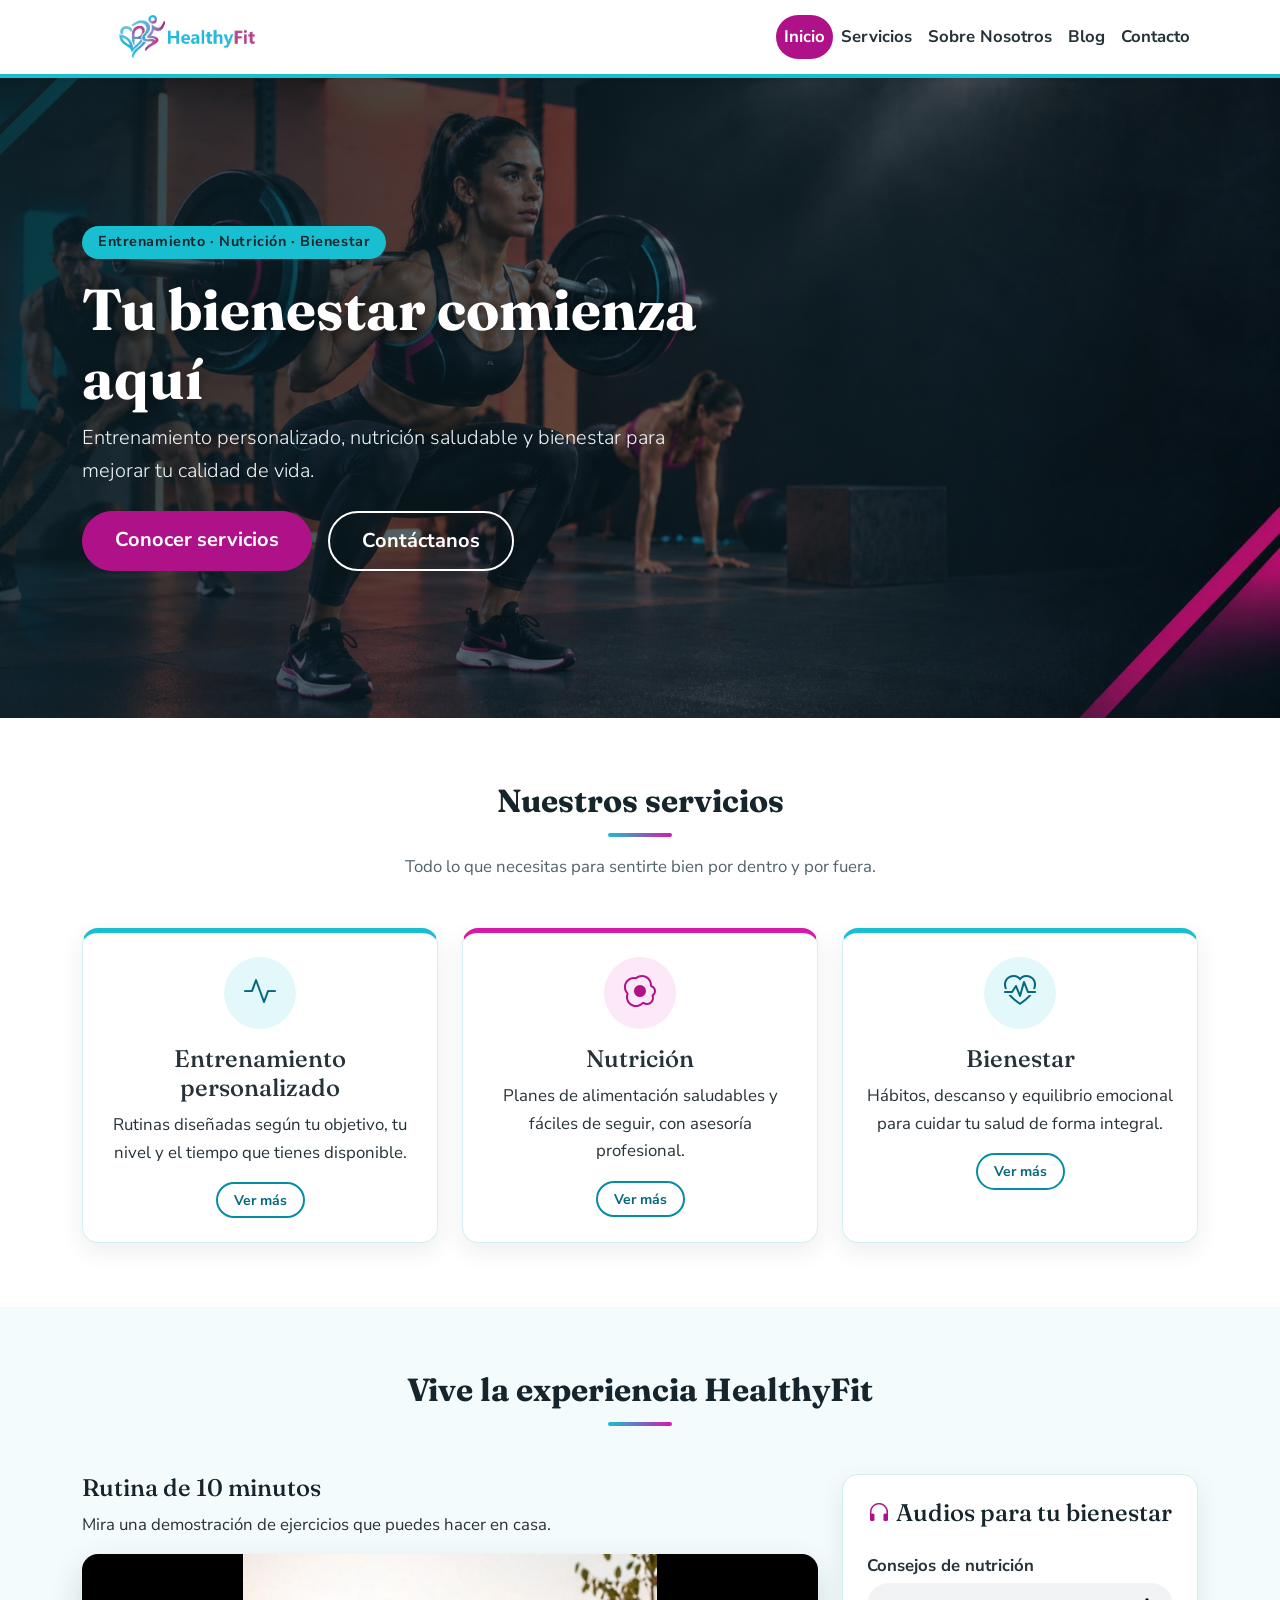
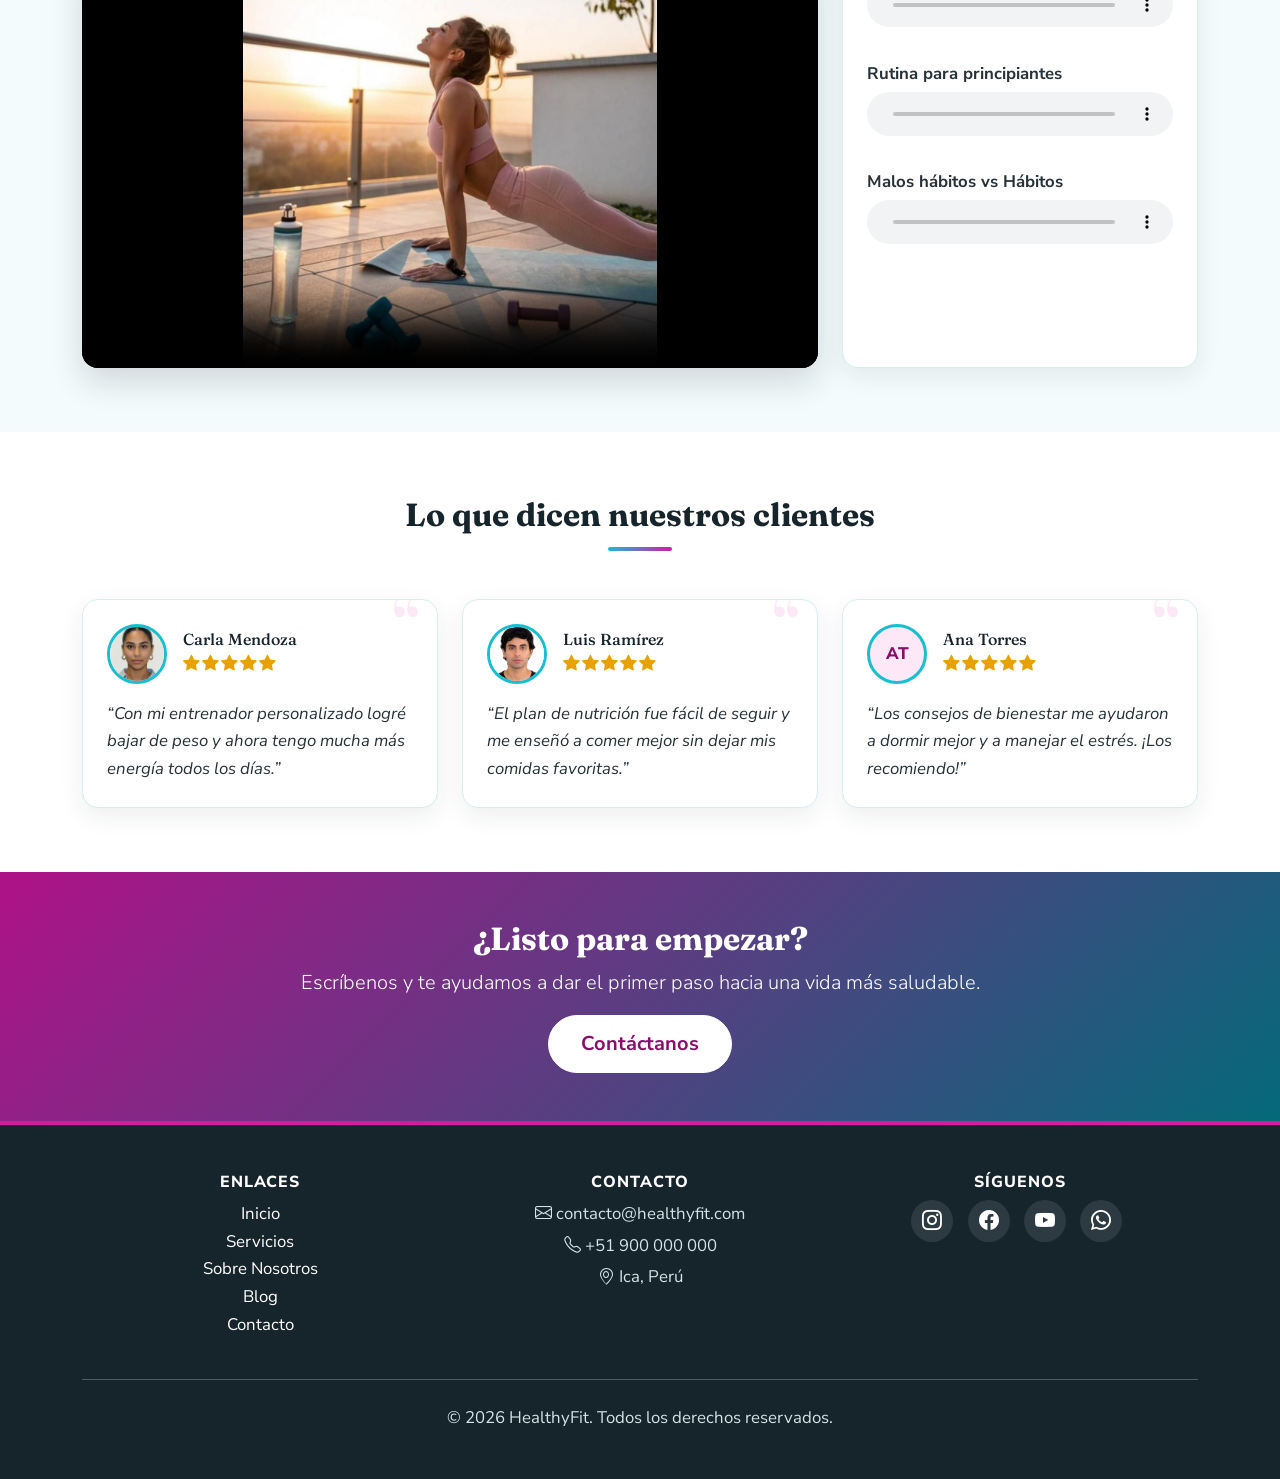
==== index.html @ cc5dfb3d "Primera página web de Pixel" ====
<!DOCTYPE html>
<html lang="es">

<head>
    <meta charset="UTF-8">
    <meta name="viewport" content="width=device-width, initial-scale=1.0">
    <meta name="description"
        content="Descubre HealthyFit, un espacio dedicado al entrenamiento personalizado, la nutrición saludable y el bienestar para mejorar tu calidad de vida.">
    <meta name="keywords" content="entrenamiento personalizado, nutrición, bienestar, vida saludable, HealthyFit">
    <meta name="theme-color" content="#17BFD0">
    <title>HealthyFit | Entrenamiento Personalizado, Nutrición y Bienestar</title>

    <link rel="icon" type="image/svg+xml" href="logo/icono.png">

    <!-- TIPOGRAFÍAS -->
    <link rel="preconnect" href="https://fonts.googleapis.com">
    <link rel="preconnect" href="https://fonts.gstatic.com" crossorigin>
    <link
        href="https://fonts.googleapis.com/css2?family=Fraunces:opsz,wght@9..144,600;9..144,700&family=Nunito+Sans:wght@400;600;700;800&display=swap"
        rel="stylesheet">

    <!-- BOOTSTRAP -->
    <link href="https://cdn.jsdelivr.net/npm/bootstrap@5.3.8/dist/css/bootstrap.min.css" rel="stylesheet">

    <!-- ICONOS BOOTSTRAP -->
    <link rel="stylesheet" href="https://cdn.jsdelivr.net/npm/bootstrap-icons@1.13.1/font/bootstrap-icons.min.css">

    <!-- ESTILOS PROPIOS: primero los generales, luego los de la página -->
    <link rel="stylesheet" href="css/style.css">
    <link rel="stylesheet" href="css/inicio.css">
</head>

<body>

    <a class="salto-contenido" href="#contenido">Saltar al contenido</a>

    <!-- ENCABEZADO Y MENÚ -->
    <header class="sticky-top">
        <nav class="navbar navbar-expand-lg shadow-sm" aria-label="Menú principal">
            <div class="container">

                <a class="navbar-brand" href="index.html">
                    <img src="logo/logo_entregable_LISTO_1_-removebg-preview.png" alt="HealthyFit, ir al inicio" width="184" height="45">
                </a>

                <button class="navbar-toggler" type="button" data-bs-toggle="collapse" data-bs-target="#menuPrincipal"
                    aria-controls="menuPrincipal" aria-expanded="false" aria-label="Mostrar menú">
                    <span class="navbar-toggler-icon"></span>
                </button>

                <div class="collapse navbar-collapse" id="menuPrincipal">
                    <ul class="navbar-nav ms-auto">
                        <li class="nav-item">
                            <a class="nav-link active" aria-current="page" href="index.html">Inicio</a>
                        </li>
                        <li class="nav-item">
                            <a class="nav-link" href="servicios.html">Servicios</a>
                        </li>
                        <li class="nav-item">
                            <a class="nav-link" href="nosotros.html">Sobre Nosotros</a>
                        </li>
                        <li class="nav-item">
                            <a class="nav-link" href="blog.html">Blog</a>
                        </li>
                        <li class="nav-item">
                            <a class="nav-link" href="contacto.html">Contacto</a>
                        </li>
                    </ul>
                </div>

            </div>
        </nav>
    </header>


    <main id="contenido">

        <!-- 1. PORTADA -->
        <section id="portada" class="portada">
            <img src="img/portada.jpg" class="portada-img"
                alt="Personas entrenando en un gimnasio con un entrenador personal" width="1600" height="901"
                fetchpriority="high">
            <div class="container portada-texto">
                <div class="contenido">
                    <span class="portada-etiqueta">Entrenamiento · Nutrición · Bienestar</span>
                    <h1 class="fw-bold">Tu bienestar comienza aquí</h1>
                    <p class="lead mb-4">Entrenamiento personalizado, nutrición saludable y bienestar para mejorar tu
                        calidad de vida.</p>
                    <div class="d-flex flex-wrap gap-3 justify-content-center justify-content-md-start">
                        <a href="servicios.html" class="btn btn-marca btn-lg">Conocer servicios</a>
                        <a href="contacto.html" class="btn btn-borde-claro btn-lg">Contáctanos</a>
                    </div>
                </div>
            </div>
        </section>


        <!-- 2. SERVICIOS DESTACADOS -->
        <section id="servicios" class="py-5">
            <div class="container py-3">
                <h2 class="titulo-seccion">Nuestros servicios</h2>
                <p class="subtitulo-seccion mt-3">Todo lo que necesitas para sentirte bien por dentro y por fuera.</p>

                <div class="row g-4">

                    <div class="col-md-4">
                        <article class="card tarjeta-servicio h-100 text-center">
                            <div class="card-body p-4">
                                <span class="icono-circulo"><i class="bi bi-activity" aria-hidden="true"></i></span>
                                <h3 class="card-title h4 mt-3">Entrenamiento personalizado</h3>
                                <p class="card-text">Rutinas diseñadas según tu objetivo, tu nivel y el tiempo que
                                    tienes disponible.</p>
                                <a href="servicios.html#entrenamiento" class="btn btn-marca-borde btn-sm">Ver más</a>
                            </div>
                        </article>
                    </div>

                    <div class="col-md-4">
                        <article class="card tarjeta-servicio h-100 text-center">
                            <div class="card-body p-4">
                                <span class="icono-circulo magenta"><i class="bi bi-egg-fried"
                                        aria-hidden="true"></i></span>
                                <h3 class="card-title h4 mt-3">Nutrición</h3>
                                <p class="card-text">Planes de alimentación saludables y fáciles de seguir, con asesoría
                                    profesional.</p>
                                <a href="servicios.html#nutricion" class="btn btn-marca-borde btn-sm">Ver más</a>
                            </div>
                        </article>
                    </div>

                    <div class="col-md-4">
                        <article class="card tarjeta-servicio h-100 text-center">
                            <div class="card-body p-4">
                                <span class="icono-circulo"><i class="bi bi-heart-pulse" aria-hidden="true"></i></span>
                                <h3 class="card-title h4 mt-3">Bienestar</h3>
                                <p class="card-text">Hábitos, descanso y equilibrio emocional para cuidar tu salud de
                                    forma integral.</p>
                                <a href="servicios.html#bienestar" class="btn btn-marca-borde btn-sm">Ver más</a>
                            </div>
                        </article>
                    </div>

                </div>
            </div>
        </section>


        <!-- 3. VIDEO Y AUDIO -->
        <section id="multimedia" class="py-5 fondo-suave">
            <div class="container py-3">
                <h2 class="titulo-seccion mb-5">Vive la experiencia HealthyFit</h2>

                <div class="row g-4">

                    <!-- Video -->
                    <div class="col-lg-8">
                        <h3 class="h4">Rutina de 10 minutos</h3>
                        <p>Mira una demostración de ejercicios que puedes hacer en casa.</p>
                        <div class="marco-video ratio ratio-16x9">
                            <video controls preload="metadata" poster="img/ejercicio-casa.jpg">
                                <source src="videos/ejercicio.mp4" type="video/mp4">
                                Tu navegador no admite video HTML5.
                            </video>
                        </div>
                    </div>

                    <!-- Audios -->
                    <aside class="col-lg-4">
                        <div class="card h-100 lista-audios">
                            <div class="card-body p-4">
                                <h3 class="h4"><i class="bi bi-headphones" aria-hidden="true"></i> Audios para tu
                                    bienestar</h3>

                                <p class="mb-1 mt-4 fw-bold">Consejos de nutrición</p>
                                <audio controls preload="none" class="w-100">
                                    <source src="audios/consejos-alimentacion.mp3" type="audio/mpeg">
                                    Tu navegador no admite audio HTML5.
                                </audio>

                                <p class="mb-1 mt-4 fw-bold">Rutina para principiantes</p>
                                <audio controls preload="none" class="w-100">
                                    <source src="audios/rutina-principiantes.mp3" type="audio/mpeg">
                                    Tu navegador no admite audio HTML5.
                                </audio>
                                <p class="mb-1 mt-4 fw-bold">Malos hábitos vs Hábitos</p>
                                <audio controls preload="none" class="w-100">
                                    <source src="audios/Malos hábitos vs. Hábitos Saludables [j5eN-hTJGM0].mp3" type="audio/mpeg">
                                    Tu navegador no admite audio HTML5.
                                </audio>

                            </div>
                        </div>
                    </aside>

                </div>
            </div>
        </section>


        <!-- 4. TESTIMONIOS -->
        <section id="testimonios" class="py-5">
            <div class="container py-3">
                <h2 class="titulo-seccion mb-5">Lo que dicen nuestros clientes</h2>

                <div class="row g-4">

                    <div class="col-md-4">
                        <article class="card testimonio h-100">
                            <div class="card-body p-4">
                                <div class="d-flex align-items-center mb-3">
                                    <img src="img/clienta-mujer.jpg" alt="Foto de Carla Mendoza, clienta de HealthyFit"
                                        class="testimonio-foto rounded-circle me-3" width="60" height="60"
                                        loading="lazy">
                                    <div>
                                        <h3 class="h6 mb-0">Carla Mendoza</h3>
                                        <span class="estrellas" role="img" aria-label="5 de 5 estrellas"><i
                                                class="bi bi-star-fill" aria-hidden="true"></i><i
                                                class="bi bi-star-fill" aria-hidden="true"></i><i
                                                class="bi bi-star-fill" aria-hidden="true"></i><i
                                                class="bi bi-star-fill" aria-hidden="true"></i><i
                                                class="bi bi-star-fill" aria-hidden="true"></i></span>
                                    </div>
                                </div>
                                <blockquote class="mb-0">“Con mi entrenador personalizado logré bajar de peso y ahora
                                    tengo mucha más energía todos los días.”</blockquote>
                            </div>
                        </article>
                    </div>

                    <div class="col-md-4">
                        <article class="card testimonio h-100">
                            <div class="card-body p-4">
                                <div class="d-flex align-items-center mb-3">
                                    <img src="img/cliente-hombre.jpg" alt="Foto de Luis Ramírez, cliente de HealthyFit"
                                        class="testimonio-foto rounded-circle me-3" width="60" height="60"
                                        loading="lazy">
                                    <div>
                                        <h3 class="h6 mb-0">Luis Ramírez</h3>
                                        <span class="estrellas" role="img" aria-label="5 de 5 estrellas"><i
                                                class="bi bi-star-fill" aria-hidden="true"></i><i
                                                class="bi bi-star-fill" aria-hidden="true"></i><i
                                                class="bi bi-star-fill" aria-hidden="true"></i><i
                                                class="bi bi-star-fill" aria-hidden="true"></i><i
                                                class="bi bi-star-fill" aria-hidden="true"></i></span>
                                    </div>
                                </div>
                                <blockquote class="mb-0">“El plan de nutrición fue fácil de seguir y me enseñó a comer
                                    mejor sin dejar mis comidas favoritas.”</blockquote>
                            </div>
                        </article>
                    </div>

                    <div class="col-md-4">
                        <article class="card testimonio h-100">
                            <div class="card-body p-4">
                                <div class="d-flex align-items-center mb-3">
                                    <span class="testimonio-iniciales me-3" aria-hidden="true">AT</span>
                                    <div>
                                        <h3 class="h6 mb-0">Ana Torres</h3>
                                        <span class="estrellas" role="img" aria-label="5 de 5 estrellas"><i
                                                class="bi bi-star-fill" aria-hidden="true"></i><i
                                                class="bi bi-star-fill" aria-hidden="true"></i><i
                                                class="bi bi-star-fill" aria-hidden="true"></i><i
                                                class="bi bi-star-fill" aria-hidden="true"></i><i
                                                class="bi bi-star-fill" aria-hidden="true"></i></span>
                                    </div>
                                </div>
                                <blockquote class="mb-0">“Los consejos de bienestar me ayudaron a dormir mejor y a
                                    manejar el estrés. ¡Los recomiendo!”</blockquote>
                            </div>
                        </article>
                    </div>

                </div>
            </div>
        </section>


        <!-- LLAMADO A LA ACCIÓN -->
        <section id="empezar" class="cta-final py-5">
            <div class="container">
                <h2>¿Listo para empezar?</h2>
                <p class="lead">Escríbenos y te ayudamos a dar el primer paso hacia una vida más saludable.</p>
                <a href="contacto.html" class="btn btn-claro btn-lg">Contáctanos</a>
            </div>
        </section>
    </main>


    <!-- PIE DE PÁGINA -->
    <footer class="pie py-5">
        <div class="container">
            <div class="row g-4 justify-content-center text-center">

                <div class="col-12 col-md-4">
                    <h3>Enlaces</h3>
                    <ul class="list-unstyled">
                        <li><a href="index.html">Inicio</a></li>
                        <li><a href="servicios.html">Servicios</a></li>
                        <li><a href="nosotros.html">Sobre Nosotros</a></li>
                        <li><a href="blog.html">Blog</a></li>
                        <li><a href="contacto.html">Contacto</a></li>
                    </ul>
                </div>

                <div class="col-12 col-md-4">
                    <h3>Contacto</h3>
                    <p class="mb-1"><i class="bi bi-envelope" aria-hidden="true"></i> contacto@healthyfit.com</p>
                    <p class="mb-1"><i class="bi bi-telephone" aria-hidden="true"></i> +51 900 000 000</p>
                    <p class="mb-1"><i class="bi bi-geo-alt" aria-hidden="true"></i> Ica, Perú</p>
                </div>

                <div class="col-12 col-md-4">
                    <h3>Síguenos</h3>
                    <div class="redes d-flex justify-content-center gap-2">
                        <a href="#" class="fs-5" aria-label="Instagram"><i class="bi bi-instagram" aria-hidden="true"></i></a>
                        <a href="#" class="fs-5" aria-label="Facebook"><i class="bi bi-facebook" aria-hidden="true"></i></a>
                        <a href="#" class="fs-5" aria-label="YouTube"><i class="bi bi-youtube" aria-hidden="true"></i></a>
                        <a href="#" class="fs-5" aria-label="WhatsApp"><i class="bi bi-whatsapp" aria-hidden="true"></i></a>
                    </div>
                </div>

            </div>

            <hr class="my-4">
            <p class="text-center mb-0">© 2026 HealthyFit. Todos los derechos reservados.</p>
        </div>
    </footer>

    <!-- SCRIPT DE BOOTSTRAP -->
    <script src="https://cdn.jsdelivr.net/npm/bootstrap@5.3.8/dist/js/bootstrap.bundle.min.js"></script>

</body>

</html>
---- css/style.css ----
/* =========================================================
   HEALTHYFIT · ESTILOS GENERALES
   Se carga en TODAS las páginas, antes del CSS propio de cada una.
   Contenido:
   1. Variables y base
   2. Menú (navbar)
   3. Botones
   4. Encabezado de página, secciones y llamado a la acción
   5. Tarjetas e iconos
   6. Pie de página
   7. Accesibilidad y movimiento reducido
   ========================================================= */

/* ---------- 1. VARIABLES Y BASE ---------- */
:root {
    /* Colores de la marca (logo: cian y magenta) */
    --magenta: #D51AA8;
    --magenta-osc: #AF1288;
    --magenta-prof: #8A0E6C;
    --cian: #17BFD0;
    --cian-osc: #078DA3;
    --cian-txt: #05697B;
    --cian-suave: #E3F8FA;
    --rosa-suave: #FCE8F7;

    /* Neutros */
    --texto: #263238;
    --texto-suave: #52626B;
    --fondo: #FFFFFF;
    --oscuro: #16242B;

    /* Detalles */
    --radio: 16px;
    --sombra: 0 8px 24px rgba(22, 36, 43, .08);
    --sombra-fuerte: 0 14px 32px rgba(22, 36, 43, .16);

    /* Ajustes de Bootstrap con los colores de la marca */
    --bs-body-color: var(--texto);
    --bs-heading-color: var(--oscuro);
    --bs-link-color: var(--magenta-osc);
    --bs-link-hover-color: var(--magenta-prof);
}

* {
    box-sizing: border-box;
}

html {
    scroll-behavior: smooth;
}

body {
    margin: 0;
    font-family: "Nunito Sans", "Segoe UI", Arial, sans-serif;
    font-size: 1.05rem;
    line-height: 1.65;
    color: var(--texto);
    background: var(--fondo);
}

h1, h2, h3, h4, h5, h6 {
    font-family: "Fraunces", Georgia, serif;
    font-weight: 700;
    line-height: 1.2;
}

img, video {
    max-width: 100%;
    height: auto;
}

section {
    scroll-margin-top: 90px;
}

.meta {
    color: var(--texto-suave);
}

/* Fondos de sección */
.fondo-suave {
    background-color: #F3FBFC;
}

.servicio-alterno {
    background-color: var(--rosa-suave);
}

/* ---------- 2. MENÚ ---------- */
.navbar {
    background-color: #FFFFFF;
    border-bottom: 4px solid var(--cian);
    padding-top: .6rem;
    padding-bottom: .6rem;
}

.navbar .navbar-brand img {
    height: 45px;
    width: auto;
}

.navbar .nav-link {
    color: var(--texto);
    font-weight: 700;
    padding: .5rem 1rem;
    border-radius: 999px;
    transition: color .2s ease, background-color .2s ease;
}

.navbar .nav-link:hover,
.navbar .nav-link:focus-visible {
    color: var(--magenta-osc);
    background-color: var(--rosa-suave);
}

.navbar .nav-link.active {
    color: #FFFFFF;
    background-color: var(--magenta-osc);
}

.navbar-toggler {
    border-color: var(--cian-osc);
}

.navbar-toggler:focus {
    box-shadow: 0 0 0 3px rgba(23, 191, 208, .35);
}

@media (max-width: 991.98px) {
    .navbar .navbar-nav {
        padding-top: .75rem;
        gap: .25rem;
    }
}

/* ---------- 3. BOTONES ---------- */
.btn {
    font-weight: 700;
    border-radius: 999px;
    padding: .6rem 1.5rem;
}

.btn-lg {
    padding: .8rem 2rem;
}

.btn-sm {
    padding: .35rem 1rem;
}

/* Botón principal (magenta) */
.btn-marca {
    --bs-btn-color: #FFFFFF;
    --bs-btn-bg: var(--magenta-osc);
    --bs-btn-border-color: var(--magenta-osc);
    --bs-btn-hover-color: #FFFFFF;
    --bs-btn-hover-bg: var(--magenta-prof);
    --bs-btn-hover-border-color: var(--magenta-prof);
    --bs-btn-focus-shadow-rgb: 213, 26, 168;
    --bs-btn-active-color: #FFFFFF;
    --bs-btn-active-bg: var(--magenta-prof);
    --bs-btn-active-border-color: var(--magenta-prof);
}

/* Botón secundario con borde (cian) */
.btn-marca-borde {
    --bs-btn-color: var(--cian-txt);
    --bs-btn-bg: transparent;
    --bs-btn-border-color: var(--cian-osc);
    --bs-btn-hover-color: #FFFFFF;
    --bs-btn-hover-bg: var(--cian-txt);
    --bs-btn-hover-border-color: var(--cian-txt);
    --bs-btn-focus-shadow-rgb: 23, 191, 208;
    --bs-btn-active-color: #FFFFFF;
    --bs-btn-active-bg: var(--cian-txt);
    --bs-btn-active-border-color: var(--cian-txt);
    border-width: 2px;
}

/* Botón claro para fondos de color */
.btn-claro {
    --bs-btn-color: var(--magenta-prof);
    --bs-btn-bg: #FFFFFF;
    --bs-btn-border-color: #FFFFFF;
    --bs-btn-hover-color: var(--magenta-prof);
    --bs-btn-hover-bg: var(--cian-suave);
    --bs-btn-hover-border-color: var(--cian-suave);
    --bs-btn-focus-shadow-rgb: 255, 255, 255;
    --bs-btn-active-color: var(--magenta-prof);
    --bs-btn-active-bg: var(--cian-suave);
    --bs-btn-active-border-color: var(--cian-suave);
}

/* Botón con borde blanco para fondos oscuros */
.btn-borde-claro {
    --bs-btn-color: #FFFFFF;
    --bs-btn-bg: transparent;
    --bs-btn-border-color: #FFFFFF;
    --bs-btn-hover-color: var(--oscuro);
    --bs-btn-hover-bg: #FFFFFF;
    --bs-btn-hover-border-color: #FFFFFF;
    --bs-btn-focus-shadow-rgb: 255, 255, 255;
    border-width: 2px;
}

/* ---------- 4. ENCABEZADO DE PÁGINA, SECCIONES Y CTA ---------- */
.encabezado-pagina {
    --bs-heading-color: #FFFFFF;
    position: relative;
    overflow: hidden;
    color: #FFFFFF;
    text-align: center;
    background: linear-gradient(135deg, #066B7D 0%, #A00F7C 100%);
}

.encabezado-pagina::before,
.encabezado-pagina::after {
    content: "";
    position: absolute;
    border-radius: 50%;
    background: rgba(255, 255, 255, .08);
    pointer-events: none;
}

.encabezado-pagina::before {
    width: 280px;
    height: 280px;
    top: -120px;
    left: -80px;
}

.encabezado-pagina::after {
    width: 200px;
    height: 200px;
    bottom: -90px;
    right: 6%;
}

.encabezado-pagina .container {
    position: relative;
    z-index: 1;
}

.encabezado-pagina .lead {
    max-width: 640px;
    margin-left: auto;
    margin-right: auto;
}

.titulo-seccion {
    text-align: center;
    margin-bottom: .5rem;
}

.titulo-seccion::after {
    content: "";
    display: block;
    width: 64px;
    height: 4px;
    margin: .75rem auto 0;
    border-radius: 4px;
    background: linear-gradient(90deg, var(--cian), var(--magenta));
}

.subtitulo-seccion {
    text-align: center;
    color: var(--texto-suave);
    max-width: 640px;
    margin: 0 auto 3rem;
}

/* Llamado a la acción */
.cta-final {
    --bs-heading-color: #FFFFFF;
    color: #FFFFFF;
    text-align: center;
    background: linear-gradient(135deg, var(--magenta-osc) 0%, var(--cian-txt) 100%);
}

/* ---------- 5. TARJETAS E ICONOS ---------- */
.card {
    border: 1px solid #D6EEF1;
    border-radius: var(--radio);
    overflow: hidden;
    box-shadow: var(--sombra);
}

.tarjeta-valor {
    border-radius: var(--radio);
}

.icono-circulo {
    display: inline-flex;
    align-items: center;
    justify-content: center;
    width: 72px;
    height: 72px;
    border-radius: 50%;
    font-size: 2rem;
    color: var(--cian-txt);
    background-color: var(--cian-suave);
}

.icono-circulo.magenta {
    color: var(--magenta-osc);
    background-color: var(--rosa-suave);
}

/* ---------- 6. PIE DE PÁGINA ---------- */
.pie {
    --bs-heading-color: #FFFFFF;
    color: #D5E2E7;
    background-color: var(--oscuro);
    border-top: 4px solid var(--magenta);
}

.pie img {
    height: 45px;
    width: auto;
}

.pie h3 {
    font-family: "Nunito Sans", "Segoe UI", Arial, sans-serif;
    font-size: 1rem;
    font-weight: 800;
    letter-spacing: .06em;
    text-transform: uppercase;
    color: #FFFFFF;
}

.pie a {
    color: #FFFFFF;
    text-decoration: none;
    transition: color .2s ease;
}

.pie a:hover,
.pie a:focus-visible {
    color: #8FE6F0;
    text-decoration: underline;
}

.pie .redes a {
    display: inline-flex;
    align-items: center;
    justify-content: center;
    width: 42px;
    height: 42px;
    margin-right: .4rem;
    border-radius: 50%;
    background-color: rgba(255, 255, 255, .1);
    text-decoration: none;
    transition: background-color .2s ease, transform .2s ease;
}

.pie .redes a:hover,
.pie .redes a:focus-visible {
    background-color: var(--magenta-osc);
    color: #FFFFFF;
    transform: translateY(-2px);
}

.pie hr {
    border-color: rgba(255, 255, 255, .25);
    opacity: 1;
}

/* ---------- 7. ACCESIBILIDAD Y MOVIMIENTO REDUCIDO ---------- */
:focus-visible {
    outline: 3px solid var(--cian);
    outline-offset: 2px;
}

.salto-contenido {
    position: absolute;
    left: 1rem;
    top: -4rem;
    z-index: 2000;
    padding: .6rem 1rem;
    border-radius: 8px;
    background: var(--magenta-prof);
    color: #FFFFFF;
    font-weight: 700;
    transition: top .2s ease;
}

.salto-contenido:focus {
    top: 1rem;
    color: #FFFFFF;
}

@media (max-width: 576px) {
    body {
        font-size: 1rem;
    }
}

@media (prefers-reduced-motion: reduce) {
    html {
        scroll-behavior: auto;
    }

    *, *::before, *::after {
        transition: none !important;
        animation: none !important;
    }
}
---- css/inicio.css ----
/* =========================================================
   HEALTHYFIT · PÁGINA DE INICIO
   ========================================================= */

/* ---------- Portada ---------- */
.portada {
    position: relative;
    display: flex;
    align-items: center;
    min-height: clamp(440px, 72vh, 640px);
    overflow: hidden;
    color: #FFFFFF;
    --bs-heading-color: #FFFFFF;
}

.portada-img {
    position: absolute;
    inset: 0;
    width: 100%;
    height: 100%;
    object-fit: cover;
}

/* Capa oscura para que el texto siempre se lea */
.portada::before {
    content: "";
    position: absolute;
    inset: 0;
    z-index: 1;
    background: linear-gradient(100deg, rgba(10, 30, 38, .88) 0%, rgba(10, 30, 38, .62) 50%, rgba(10, 30, 38, .2) 100%);
}

.portada-texto {
    position: relative;
    z-index: 2;
    padding-top: 3rem;
    padding-bottom: 3rem;
}

.portada-texto .contenido {
    max-width: 620px;
}

.portada-etiqueta {
    display: inline-block;
    margin-bottom: 1rem;
    padding: .3rem 1rem;
    border-radius: 999px;
    font-size: .9rem;
    font-weight: 700;
    letter-spacing: .04em;
    color: var(--oscuro);
    background-color: var(--cian);
}

.portada h1 {
    font-size: clamp(2.2rem, 5vw, 3.6rem);
    text-shadow: 0 2px 12px rgba(0, 0, 0, .35);
}

.portada .lead {
    color: #F1F7F9;
}

@media (max-width: 767.98px) {
    .portada::before {
        background: rgba(10, 30, 38, .72);
    }

    .portada-texto {
        text-align: center;
    }

    .portada-texto .contenido {
        margin: 0 auto;
    }
}

/* ---------- Servicios destacados ---------- */
.tarjeta-servicio {
    border-top: 5px solid var(--cian);
    transition: transform .25s ease, box-shadow .25s ease;
}

.tarjeta-servicio:hover {
    transform: translateY(-6px);
    box-shadow: var(--sombra-fuerte);
}

.col-md-4:nth-child(even) .tarjeta-servicio {
    border-top-color: var(--magenta);
}

/* ---------- Video y audio ---------- */
.marco-video {
    overflow: hidden;
    border-radius: var(--radio);
    background-color: #000000;
    box-shadow: var(--sombra-fuerte);
}

.marco-video video {
    object-fit: contain;
}

.lista-audios h3 i {
    color: var(--magenta-osc);
}

.lista-audios audio {
    height: 44px;
}

/* ---------- Testimonios ---------- */
.testimonio {
    position: relative;
}

.testimonio::before {
    content: "\201C";
    position: absolute;
    top: -.15em;
    right: 1rem;
    font-family: "Fraunces", Georgia, serif;
    font-size: 6rem;
    line-height: 1;
    color: var(--rosa-suave);
}

.testimonio .card-body {
    position: relative;
    z-index: 1;
}

.testimonio-foto {
    width: 60px;
    height: 60px;
    object-fit: cover;
    border: 3px solid var(--cian);
}

.testimonio-iniciales {
    display: inline-flex;
    align-items: center;
    justify-content: center;
    width: 60px;
    height: 60px;
    flex-shrink: 0;
    border: 3px solid var(--cian);
    border-radius: 50%;
    font-weight: 800;
    color: var(--magenta-prof);
    background-color: var(--rosa-suave);
}

.testimonio blockquote {
    font-style: italic;
}

.estrellas {
    color: #E8A100;
    letter-spacing: 2px;
}
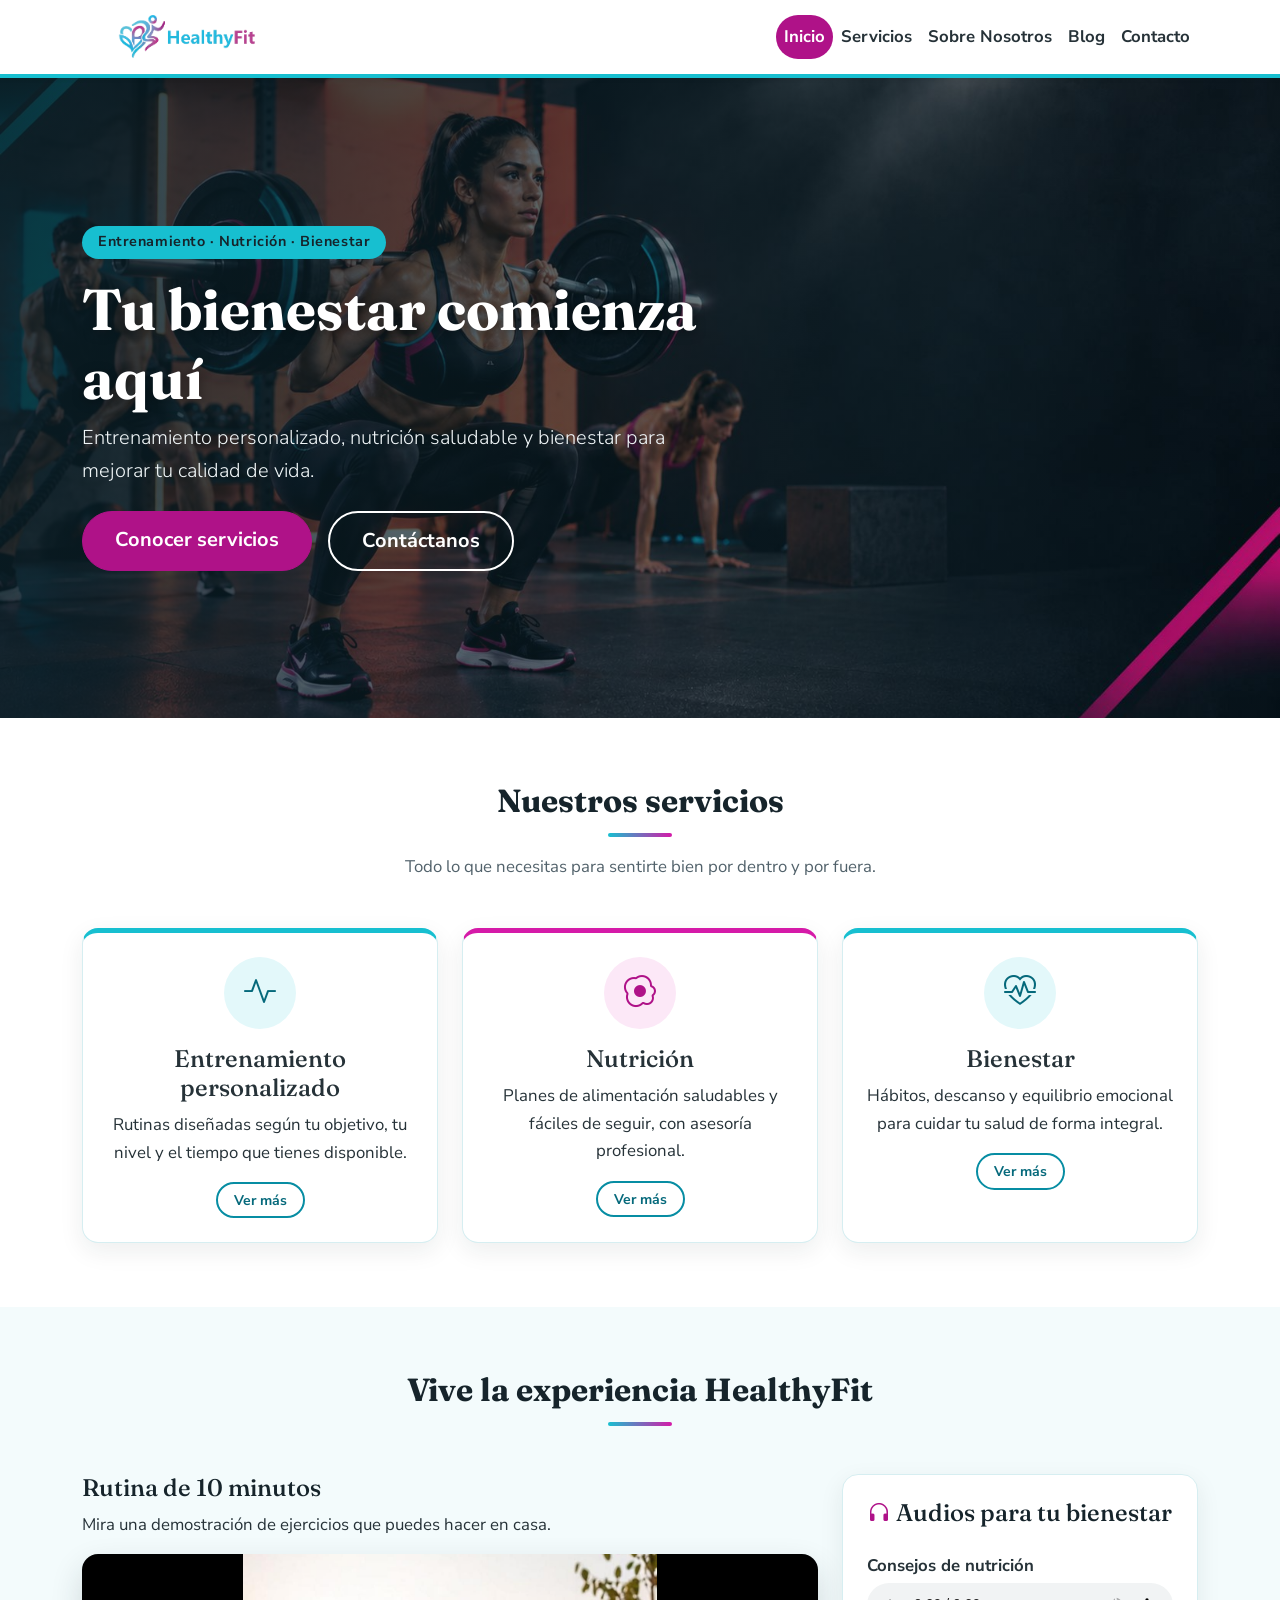
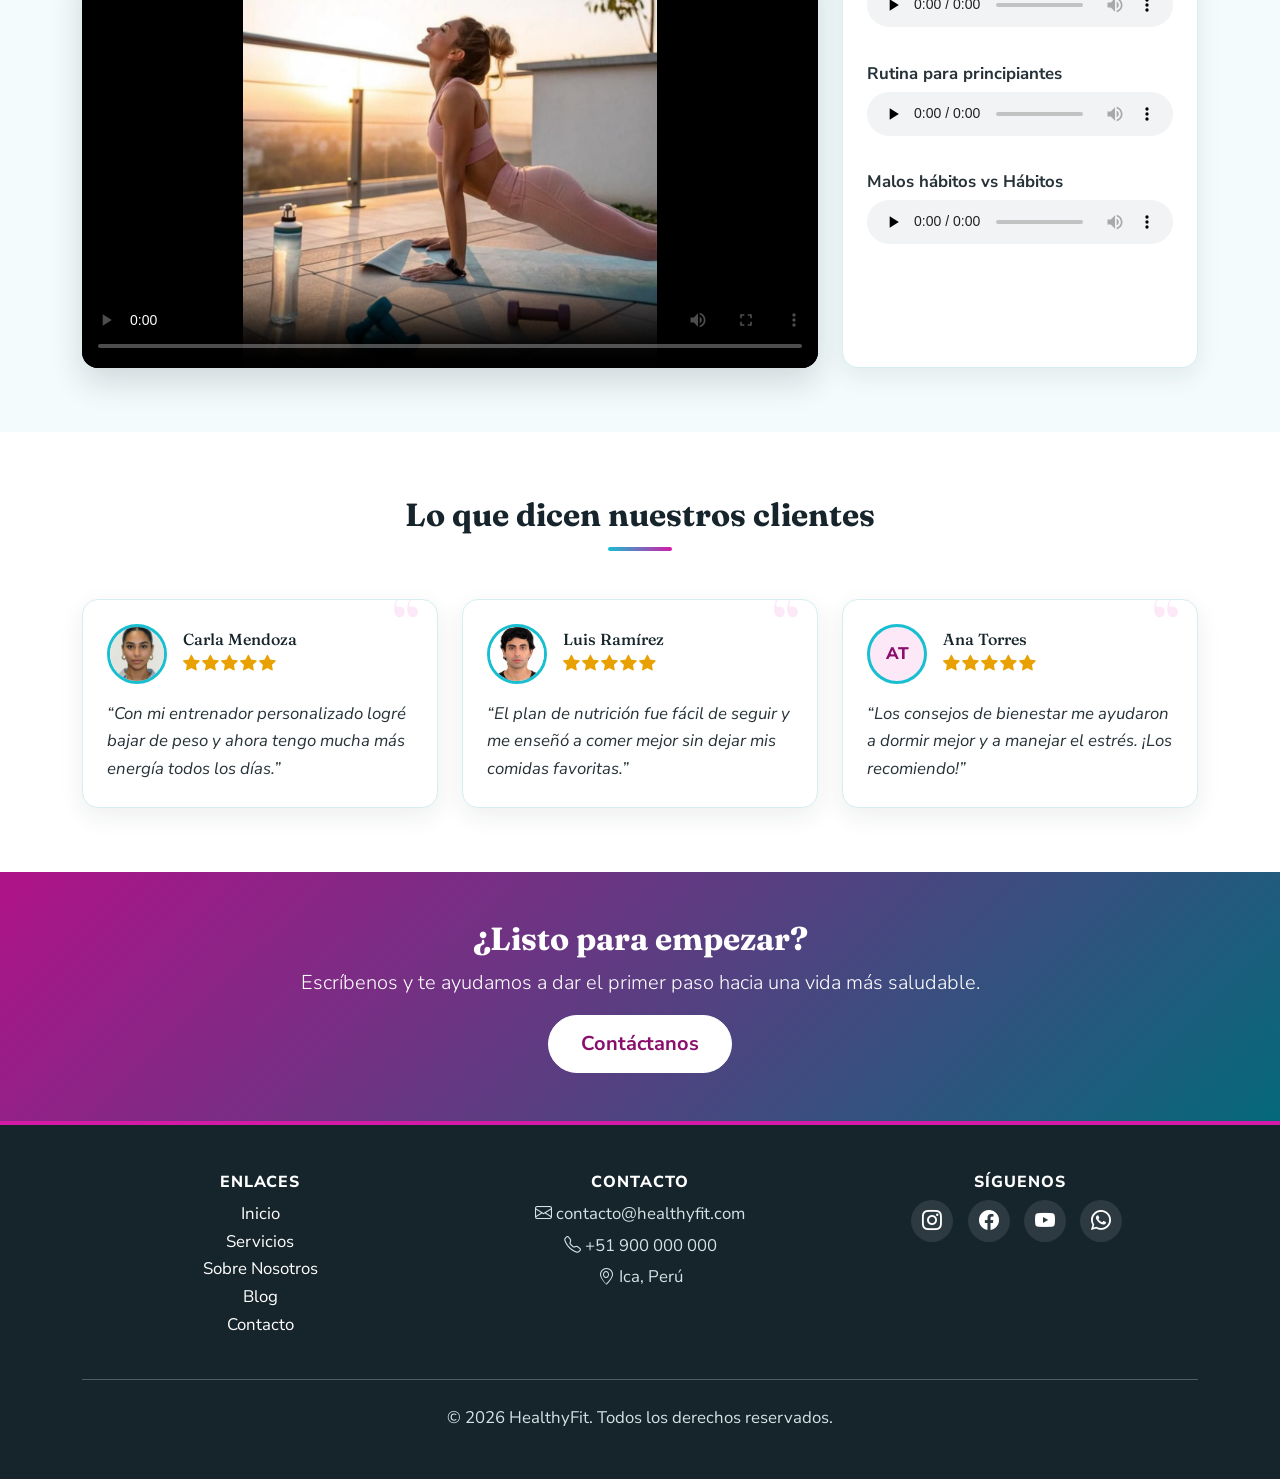
==== commit 6ed08e71: "Nuevo ajuste uwu" ====
--- a/index.html
+++ b/index.html
@@ -4,28 +4,21 @@
 <head>
     <meta charset="UTF-8">
     <meta name="viewport" content="width=device-width, initial-scale=1.0">
-    <meta name="description"
-        content="Descubre HealthyFit, un espacio dedicado al entrenamiento personalizado, la nutrición saludable y el bienestar para mejorar tu calidad de vida.">
-    <meta name="keywords" content="entrenamiento personalizado, nutrición, bienestar, vida saludable, HealthyFit">
+    <meta name="description" content="Descubre HealthyFit, un espacio dedicado al entrenamiento personalizado, la nutrición saludable y el bienestar para mejorar tu calidad de vida.">
     <meta name="theme-color" content="#17BFD0">
     <title>HealthyFit | Entrenamiento Personalizado, Nutrición y Bienestar</title>
-
-    <link rel="icon" type="image/svg+xml" href="logo/icono.png">
-
-    <!-- TIPOGRAFÍAS -->
+    <link rel="icon" type="image/png" href="logo/icono.png">
+
+    <!-- Tipografías de Google Fonts: Fraunces (títulos) y Nunito Sans (texto) -->
     <link rel="preconnect" href="https://fonts.googleapis.com">
     <link rel="preconnect" href="https://fonts.gstatic.com" crossorigin>
-    <link
-        href="https://fonts.googleapis.com/css2?family=Fraunces:opsz,wght@9..144,600;9..144,700&family=Nunito+Sans:wght@400;600;700;800&display=swap"
-        rel="stylesheet">
-
-    <!-- BOOTSTRAP -->
+    <link href="https://fonts.googleapis.com/css2?family=Fraunces:opsz,wght@9..144,600;9..144,700&family=Nunito+Sans:wght@400;600;700;800&display=swap" rel="stylesheet">
+
+    <!-- Bootstrap (cuadrícula, botones, menú) e iconos de Bootstrap -->
     <link href="https://cdn.jsdelivr.net/npm/bootstrap@5.3.8/dist/css/bootstrap.min.css" rel="stylesheet">
-
-    <!-- ICONOS BOOTSTRAP -->
     <link rel="stylesheet" href="https://cdn.jsdelivr.net/npm/bootstrap-icons@1.13.1/font/bootstrap-icons.min.css">
 
-    <!-- ESTILOS PROPIOS: primero los generales, luego los de la página -->
+    <!-- Estilos propios: primero los generales y después los de esta página -->
     <link rel="stylesheet" href="css/style.css">
     <link rel="stylesheet" href="css/inicio.css">
 </head>
@@ -34,40 +27,25 @@
 
     <a class="salto-contenido" href="#contenido">Saltar al contenido</a>
 
-    <!-- ENCABEZADO Y MENÚ -->
+    <!-- ===== MENÚ: queda fijo arriba (sticky-top) y en celular se pliega en el botón hamburguesa ===== -->
     <header class="sticky-top">
         <nav class="navbar navbar-expand-lg shadow-sm" aria-label="Menú principal">
             <div class="container">
-
-                <a class="navbar-brand" href="index.html">
-                    <img src="logo/logo_entregable_LISTO_1_-removebg-preview.png" alt="HealthyFit, ir al inicio" width="184" height="45">
-                </a>
-
-                <button class="navbar-toggler" type="button" data-bs-toggle="collapse" data-bs-target="#menuPrincipal"
-                    aria-controls="menuPrincipal" aria-expanded="false" aria-label="Mostrar menú">
+                <a class="navbar-brand" href="index.html"><img src="logo/logo_entregable_LISTO_1_-removebg-preview.png" alt="HealthyFit, ir al inicio" width="184" height="45"></a>
+
+                <button class="navbar-toggler" type="button" data-bs-toggle="collapse" data-bs-target="#menuPrincipal" aria-controls="menuPrincipal" aria-expanded="false" aria-label="Mostrar menú">
                     <span class="navbar-toggler-icon"></span>
                 </button>
 
                 <div class="collapse navbar-collapse" id="menuPrincipal">
                     <ul class="navbar-nav ms-auto">
-                        <li class="nav-item">
-                            <a class="nav-link active" aria-current="page" href="index.html">Inicio</a>
-                        </li>
-                        <li class="nav-item">
-                            <a class="nav-link" href="servicios.html">Servicios</a>
-                        </li>
-                        <li class="nav-item">
-                            <a class="nav-link" href="nosotros.html">Sobre Nosotros</a>
-                        </li>
-                        <li class="nav-item">
-                            <a class="nav-link" href="blog.html">Blog</a>
-                        </li>
-                        <li class="nav-item">
-                            <a class="nav-link" href="contacto.html">Contacto</a>
-                        </li>
+                        <li class="nav-item"><a class="nav-link active" aria-current="page" href="index.html">Inicio</a></li>
+                        <li class="nav-item"><a class="nav-link" href="servicios.html">Servicios</a></li>
+                        <li class="nav-item"><a class="nav-link" href="nosotros.html">Sobre Nosotros</a></li>
+                        <li class="nav-item"><a class="nav-link" href="blog.html">Blog</a></li>
+                        <li class="nav-item"><a class="nav-link" href="contacto.html">Contacto</a></li>
                     </ul>
                 </div>
-
             </div>
         </nav>
     </header>
@@ -75,17 +53,14 @@
 
     <main id="contenido">
 
-        <!-- 1. PORTADA -->
+        <!-- ===== 1. PORTADA: foto de fondo, título y dos botones ===== -->
         <section id="portada" class="portada">
-            <img src="img/portada.jpg" class="portada-img"
-                alt="Personas entrenando en un gimnasio con un entrenador personal" width="1600" height="901"
-                fetchpriority="high">
+            <img src="img/portada.jpg" class="portada-img" alt="Personas entrenando en un gimnasio con un entrenador personal" width="1600" height="901" fetchpriority="high">
             <div class="container portada-texto">
                 <div class="contenido">
                     <span class="portada-etiqueta">Entrenamiento · Nutrición · Bienestar</span>
                     <h1 class="fw-bold">Tu bienestar comienza aquí</h1>
-                    <p class="lead mb-4">Entrenamiento personalizado, nutrición saludable y bienestar para mejorar tu
-                        calidad de vida.</p>
+                    <p class="lead mb-4">Entrenamiento personalizado, nutrición saludable y bienestar para mejorar tu calidad de vida.</p>
                     <div class="d-flex flex-wrap gap-3 justify-content-center justify-content-md-start">
                         <a href="servicios.html" class="btn btn-marca btn-lg">Conocer servicios</a>
                         <a href="contacto.html" class="btn btn-borde-claro btn-lg">Contáctanos</a>
@@ -95,21 +70,19 @@
         </section>
 
 
-        <!-- 2. SERVICIOS DESTACADOS -->
+        <!-- ===== 2. SERVICIOS DESTACADOS: 3 tarjetas (col-md-4 = 3 por fila en pantalla mediana/grande) ===== -->
         <section id="servicios" class="py-5">
             <div class="container py-3">
                 <h2 class="titulo-seccion">Nuestros servicios</h2>
                 <p class="subtitulo-seccion mt-3">Todo lo que necesitas para sentirte bien por dentro y por fuera.</p>
 
                 <div class="row g-4">
-
                     <div class="col-md-4">
                         <article class="card tarjeta-servicio h-100 text-center">
                             <div class="card-body p-4">
                                 <span class="icono-circulo"><i class="bi bi-activity" aria-hidden="true"></i></span>
                                 <h3 class="card-title h4 mt-3">Entrenamiento personalizado</h3>
-                                <p class="card-text">Rutinas diseñadas según tu objetivo, tu nivel y el tiempo que
-                                    tienes disponible.</p>
+                                <p class="card-text">Rutinas diseñadas según tu objetivo, tu nivel y el tiempo que tienes disponible.</p>
                                 <a href="servicios.html#entrenamiento" class="btn btn-marca-borde btn-sm">Ver más</a>
                             </div>
                         </article>
@@ -118,11 +91,9 @@
                     <div class="col-md-4">
                         <article class="card tarjeta-servicio h-100 text-center">
                             <div class="card-body p-4">
-                                <span class="icono-circulo magenta"><i class="bi bi-egg-fried"
-                                        aria-hidden="true"></i></span>
+                                <span class="icono-circulo magenta"><i class="bi bi-egg-fried" aria-hidden="true"></i></span>
                                 <h3 class="card-title h4 mt-3">Nutrición</h3>
-                                <p class="card-text">Planes de alimentación saludables y fáciles de seguir, con asesoría
-                                    profesional.</p>
+                                <p class="card-text">Planes de alimentación saludables y fáciles de seguir, con asesoría profesional.</p>
                                 <a href="servicios.html#nutricion" class="btn btn-marca-borde btn-sm">Ver más</a>
                             </div>
                         </article>
@@ -133,26 +104,23 @@
                             <div class="card-body p-4">
                                 <span class="icono-circulo"><i class="bi bi-heart-pulse" aria-hidden="true"></i></span>
                                 <h3 class="card-title h4 mt-3">Bienestar</h3>
-                                <p class="card-text">Hábitos, descanso y equilibrio emocional para cuidar tu salud de
-                                    forma integral.</p>
+                                <p class="card-text">Hábitos, descanso y equilibrio emocional para cuidar tu salud de forma integral.</p>
                                 <a href="servicios.html#bienestar" class="btn btn-marca-borde btn-sm">Ver más</a>
                             </div>
                         </article>
                     </div>
-
-                </div>
-            </div>
-        </section>
-
-
-        <!-- 3. VIDEO Y AUDIO -->
+                </div>
+            </div>
+        </section>
+
+
+        <!-- ===== 3. VIDEO Y AUDIO: video a la izquierda (8 columnas) y audios a la derecha (4 columnas) ===== -->
         <section id="multimedia" class="py-5 fondo-suave">
             <div class="container py-3">
                 <h2 class="titulo-seccion mb-5">Vive la experiencia HealthyFit</h2>
 
                 <div class="row g-4">
-
-                    <!-- Video -->
+                    <!-- Video (la clase ratio-16x9 mantiene la proporción del video) -->
                     <div class="col-lg-8">
                         <h3 class="h4">Rutina de 10 minutos</h3>
                         <p>Mira una demostración de ejercicios que puedes hacer en casa.</p>
@@ -168,9 +136,7 @@
                     <aside class="col-lg-4">
                         <div class="card h-100 lista-audios">
                             <div class="card-body p-4">
-                                <h3 class="h4"><i class="bi bi-headphones" aria-hidden="true"></i> Audios para tu
-                                    bienestar</h3>
-
+                                <h3 class="h4"><i class="bi bi-headphones" aria-hidden="true"></i> Audios para tu bienestar</h3>
                                 <p class="mb-1 mt-4 fw-bold">Consejos de nutrición</p>
                                 <audio controls preload="none" class="w-100">
                                     <source src="audios/consejos-alimentacion.mp3" type="audio/mpeg">
@@ -182,47 +148,37 @@
                                     <source src="audios/rutina-principiantes.mp3" type="audio/mpeg">
                                     Tu navegador no admite audio HTML5.
                                 </audio>
+
                                 <p class="mb-1 mt-4 fw-bold">Malos hábitos vs Hábitos</p>
                                 <audio controls preload="none" class="w-100">
                                     <source src="audios/Malos hábitos vs. Hábitos Saludables [j5eN-hTJGM0].mp3" type="audio/mpeg">
                                     Tu navegador no admite audio HTML5.
                                 </audio>
-
                             </div>
                         </div>
                     </aside>
-
-                </div>
-            </div>
-        </section>
-
-
-        <!-- 4. TESTIMONIOS -->
+                </div>
+            </div>
+        </section>
+
+
+        <!-- ===== 4. TESTIMONIOS: 3 opiniones de clientes (las dos primeras con foto, la tercera con iniciales) ===== -->
         <section id="testimonios" class="py-5">
             <div class="container py-3">
                 <h2 class="titulo-seccion mb-5">Lo que dicen nuestros clientes</h2>
 
                 <div class="row g-4">
-
                     <div class="col-md-4">
                         <article class="card testimonio h-100">
                             <div class="card-body p-4">
                                 <div class="d-flex align-items-center mb-3">
-                                    <img src="img/clienta-mujer.jpg" alt="Foto de Carla Mendoza, clienta de HealthyFit"
-                                        class="testimonio-foto rounded-circle me-3" width="60" height="60"
-                                        loading="lazy">
+                                    <img src="img/clienta-mujer.jpg" alt="Foto de Carla Mendoza, clienta de HealthyFit" class="testimonio-foto rounded-circle me-3" width="60" height="60" loading="lazy">
                                     <div>
                                         <h3 class="h6 mb-0">Carla Mendoza</h3>
-                                        <span class="estrellas" role="img" aria-label="5 de 5 estrellas"><i
-                                                class="bi bi-star-fill" aria-hidden="true"></i><i
-                                                class="bi bi-star-fill" aria-hidden="true"></i><i
-                                                class="bi bi-star-fill" aria-hidden="true"></i><i
-                                                class="bi bi-star-fill" aria-hidden="true"></i><i
-                                                class="bi bi-star-fill" aria-hidden="true"></i></span>
+                                        <span class="estrellas" role="img" aria-label="5 de 5 estrellas"><i class="bi bi-star-fill"></i><i class="bi bi-star-fill"></i><i class="bi bi-star-fill"></i><i class="bi bi-star-fill"></i><i class="bi bi-star-fill"></i></span>
                                     </div>
                                 </div>
-                                <blockquote class="mb-0">“Con mi entrenador personalizado logré bajar de peso y ahora
-                                    tengo mucha más energía todos los días.”</blockquote>
+                                <blockquote class="mb-0">“Con mi entrenador personalizado logré bajar de peso y ahora tengo mucha más energía todos los días.”</blockquote>
                             </div>
                         </article>
                     </div>
@@ -231,21 +187,13 @@
                         <article class="card testimonio h-100">
                             <div class="card-body p-4">
                                 <div class="d-flex align-items-center mb-3">
-                                    <img src="img/cliente-hombre.jpg" alt="Foto de Luis Ramírez, cliente de HealthyFit"
-                                        class="testimonio-foto rounded-circle me-3" width="60" height="60"
-                                        loading="lazy">
+                                    <img src="img/cliente-hombre.jpg" alt="Foto de Luis Ramírez, cliente de HealthyFit" class="testimonio-foto rounded-circle me-3" width="60" height="60" loading="lazy">
                                     <div>
                                         <h3 class="h6 mb-0">Luis Ramírez</h3>
-                                        <span class="estrellas" role="img" aria-label="5 de 5 estrellas"><i
-                                                class="bi bi-star-fill" aria-hidden="true"></i><i
-                                                class="bi bi-star-fill" aria-hidden="true"></i><i
-                                                class="bi bi-star-fill" aria-hidden="true"></i><i
-                                                class="bi bi-star-fill" aria-hidden="true"></i><i
-                                                class="bi bi-star-fill" aria-hidden="true"></i></span>
+                                        <span class="estrellas" role="img" aria-label="5 de 5 estrellas"><i class="bi bi-star-fill"></i><i class="bi bi-star-fill"></i><i class="bi bi-star-fill"></i><i class="bi bi-star-fill"></i><i class="bi bi-star-fill"></i></span>
                                     </div>
                                 </div>
-                                <blockquote class="mb-0">“El plan de nutrición fue fácil de seguir y me enseñó a comer
-                                    mejor sin dejar mis comidas favoritas.”</blockquote>
+                                <blockquote class="mb-0">“El plan de nutrición fue fácil de seguir y me enseñó a comer mejor sin dejar mis comidas favoritas.”</blockquote>
                             </div>
                         </article>
                     </div>
@@ -257,26 +205,18 @@
                                     <span class="testimonio-iniciales me-3" aria-hidden="true">AT</span>
                                     <div>
                                         <h3 class="h6 mb-0">Ana Torres</h3>
-                                        <span class="estrellas" role="img" aria-label="5 de 5 estrellas"><i
-                                                class="bi bi-star-fill" aria-hidden="true"></i><i
-                                                class="bi bi-star-fill" aria-hidden="true"></i><i
-                                                class="bi bi-star-fill" aria-hidden="true"></i><i
-                                                class="bi bi-star-fill" aria-hidden="true"></i><i
-                                                class="bi bi-star-fill" aria-hidden="true"></i></span>
+                                        <span class="estrellas" role="img" aria-label="5 de 5 estrellas"><i class="bi bi-star-fill"></i><i class="bi bi-star-fill"></i><i class="bi bi-star-fill"></i><i class="bi bi-star-fill"></i><i class="bi bi-star-fill"></i></span>
                                     </div>
                                 </div>
-                                <blockquote class="mb-0">“Los consejos de bienestar me ayudaron a dormir mejor y a
-                                    manejar el estrés. ¡Los recomiendo!”</blockquote>
-                            </div>
-                        </article>
-                    </div>
-
-                </div>
-            </div>
-        </section>
-
-
-        <!-- LLAMADO A LA ACCIÓN -->
+                                <blockquote class="mb-0">“Los consejos de bienestar me ayudaron a dormir mejor y a manejar el estrés. ¡Los recomiendo!”</blockquote>
+                            </div>
+                        </article>
+                    </div>
+                </div>
+            </div>
+        </section>
+
+        <!-- ===== LLAMADO A LA ACCIÓN (franja de color con botón) ===== -->
         <section id="empezar" class="cta-final py-5">
             <div class="container">
                 <h2>¿Listo para empezar?</h2>
@@ -286,12 +226,10 @@
         </section>
     </main>
 
-
-    <!-- PIE DE PÁGINA -->
+    <!-- ===== PIE DE PÁGINA: 3 columnas (enlaces, contacto, redes) ===== -->
     <footer class="pie py-5">
         <div class="container">
             <div class="row g-4 justify-content-center text-center">
-
                 <div class="col-12 col-md-4">
                     <h3>Enlaces</h3>
                     <ul class="list-unstyled">
@@ -302,32 +240,28 @@
                         <li><a href="contacto.html">Contacto</a></li>
                     </ul>
                 </div>
-
                 <div class="col-12 col-md-4">
                     <h3>Contacto</h3>
                     <p class="mb-1"><i class="bi bi-envelope" aria-hidden="true"></i> contacto@healthyfit.com</p>
                     <p class="mb-1"><i class="bi bi-telephone" aria-hidden="true"></i> +51 900 000 000</p>
                     <p class="mb-1"><i class="bi bi-geo-alt" aria-hidden="true"></i> Ica, Perú</p>
                 </div>
-
                 <div class="col-12 col-md-4">
                     <h3>Síguenos</h3>
                     <div class="redes d-flex justify-content-center gap-2">
-                        <a href="#" class="fs-5" aria-label="Instagram"><i class="bi bi-instagram" aria-hidden="true"></i></a>
-                        <a href="#" class="fs-5" aria-label="Facebook"><i class="bi bi-facebook" aria-hidden="true"></i></a>
-                        <a href="#" class="fs-5" aria-label="YouTube"><i class="bi bi-youtube" aria-hidden="true"></i></a>
-                        <a href="#" class="fs-5" aria-label="WhatsApp"><i class="bi bi-whatsapp" aria-hidden="true"></i></a>
-                    </div>
-                </div>
-
-            </div>
-
+                        <a href="https://www.instagram.com/healthyfit.pe/" class="fs-5" aria-label="Instagram"><i class="bi bi-instagram" aria-hidden="true"></i></a>
+                        <a href="https://www.facebook.com/p/Healthy-Fit-61578308243487/" class="fs-5" aria-label="Facebook"><i class="bi bi-facebook" aria-hidden="true"></i></a>
+                        <a href="https://www.youtube.com/channel/UCa_a0Wi_1_X09AUdmTHmXrQ" class="fs-5" aria-label="YouTube"><i class="bi bi-youtube" aria-hidden="true"></i></a>
+                        <a href="https://wa.link/6nesq2" class="fs-5" aria-label="WhatsApp"><i class="bi bi-whatsapp" aria-hidden="true"></i></a>
+                    </div>
+                </div>
+            </div>
             <hr class="my-4">
             <p class="text-center mb-0">© 2026 HealthyFit. Todos los derechos reservados.</p>
         </div>
     </footer>
 
-    <!-- SCRIPT DE BOOTSTRAP -->
+    <!-- Bootstrap JS: hace funcionar el menú hamburguesa, el acordeón y los botones "Leer más" -->
     <script src="https://cdn.jsdelivr.net/npm/bootstrap@5.3.8/dist/js/bootstrap.bundle.min.js"></script>
 
 </body>
--- a/css/style.css
+++ b/css/style.css
@@ -1,19 +1,16 @@
-/* =========================================================
-   HEALTHYFIT · ESTILOS GENERALES
-   Se carga en TODAS las páginas, antes del CSS propio de cada una.
-   Contenido:
-   1. Variables y base
-   2. Menú (navbar)
-   3. Botones
-   4. Encabezado de página, secciones y llamado a la acción
-   5. Tarjetas e iconos
-   6. Pie de página
-   7. Accesibilidad y movimiento reducido
-   ========================================================= */
-
-/* ---------- 1. VARIABLES Y BASE ---------- */
+/* =====================================================
+   HEALTHYFIT · ESTILOS GENERALES (se cargan en TODAS las páginas)
+   Índice:  1. Colores y base   2. Menú   3. Botones
+            4. Encabezado, títulos y llamado a la acción
+            5. Tarjetas e iconos   6. Imagen destacada
+            7. Pie de página   8. Accesibilidad
+   ===================================================== */
+
+
+/* ---------- 1. COLORES Y BASE ----------
+   Aquí se definen los colores UNA sola vez; en el resto del CSS se usan con var(--nombre).
+   Si quieres cambiar la paleta, solo cambias estos valores. */
 :root {
-    /* Colores de la marca (logo: cian y magenta) */
     --magenta: #D51AA8;
     --magenta-osc: #AF1288;
     --magenta-prof: #8A0E6C;
@@ -22,197 +19,145 @@
     --cian-txt: #05697B;
     --cian-suave: #E3F8FA;
     --rosa-suave: #FCE8F7;
-
-    /* Neutros */
     --texto: #263238;
     --texto-suave: #52626B;
-    --fondo: #FFFFFF;
     --oscuro: #16242B;
-
-    /* Detalles */
-    --radio: 16px;
-    --sombra: 0 8px 24px rgba(22, 36, 43, .08);
-    --sombra-fuerte: 0 14px 32px rgba(22, 36, 43, .16);
-
-    /* Ajustes de Bootstrap con los colores de la marca */
+    --radio: 16px;                                         /* esquinas redondeadas */
+    --sombra: 0 8px 24px rgba(22, 36, 43, .08);            /* sombra suave */
+    --sombra-fuerte: 0 14px 32px rgba(22, 36, 43, .16);    /* sombra al pasar el mouse */
+
+    /* Le decimos a Bootstrap que use nuestros colores */
     --bs-body-color: var(--texto);
     --bs-heading-color: var(--oscuro);
     --bs-link-color: var(--magenta-osc);
     --bs-link-hover-color: var(--magenta-prof);
 }
 
-* {
-    box-sizing: border-box;
-}
-
-html {
-    scroll-behavior: smooth;
-}
+html { scroll-behavior: smooth; }      /* al pulsar un enlace interno, baja suavemente */
+section { scroll-margin-top: 90px; }   /* deja espacio para que el menú fijo no tape el título */
 
 body {
-    margin: 0;
-    font-family: "Nunito Sans", "Segoe UI", Arial, sans-serif;
+    font-family: "Nunito Sans", "Segoe UI", Arial, sans-serif;   /* letra del texto */
     font-size: 1.05rem;
     line-height: 1.65;
-    color: var(--texto);
-    background: var(--fondo);
 }
 
 h1, h2, h3, h4, h5, h6 {
-    font-family: "Fraunces", Georgia, serif;
+    font-family: "Fraunces", Georgia, serif;                      /* letra de los títulos */
     font-weight: 700;
     line-height: 1.2;
 }
 
-img, video {
-    max-width: 100%;
-    height: auto;
-}
-
-section {
-    scroll-margin-top: 90px;
-}
-
-.meta {
-    color: var(--texto-suave);
-}
-
-/* Fondos de sección */
-.fondo-suave {
-    background-color: #F3FBFC;
-}
-
-.servicio-alterno {
-    background-color: var(--rosa-suave);
-}
+img, video { max-width: 100%; height: auto; }   /* las imágenes nunca se salen de su caja */
+.meta { color: var(--texto-suave); }            /* texto gris (fechas del blog) */
+
+/* Fondos que alternan entre secciones */
+.fondo-suave { background-color: #F3FBFC; }        /* celeste muy claro */
+.servicio-alterno { background-color: var(--rosa-suave); }   /* rosa claro */
+
 
 /* ---------- 2. MENÚ ---------- */
 .navbar {
-    background-color: #FFFFFF;
+    background-color: #fff;
     border-bottom: 4px solid var(--cian);
-    padding-top: .6rem;
-    padding-bottom: .6rem;
-}
-
-.navbar .navbar-brand img {
-    height: 45px;
-    width: auto;
-}
+    padding: .6rem 0;
+}
+.navbar .navbar-brand img { height: 45px; width: auto; }   /* tamaño del logo */
 
 .navbar .nav-link {
     color: var(--texto);
     font-weight: 700;
     padding: .5rem 1rem;
-    border-radius: 999px;
-    transition: color .2s ease, background-color .2s ease;
-}
-
+    border-radius: 999px;                                  /* forma de píldora */
+    transition: color .2s, background-color .2s;
+}
 .navbar .nav-link:hover,
-.navbar .nav-link:focus-visible {
-    color: var(--magenta-osc);
-    background-color: var(--rosa-suave);
-}
-
-.navbar .nav-link.active {
-    color: #FFFFFF;
-    background-color: var(--magenta-osc);
-}
-
-.navbar-toggler {
-    border-color: var(--cian-osc);
-}
-
-.navbar-toggler:focus {
-    box-shadow: 0 0 0 3px rgba(23, 191, 208, .35);
-}
-
-@media (max-width: 991.98px) {
-    .navbar .navbar-nav {
-        padding-top: .75rem;
-        gap: .25rem;
-    }
-}
-
-/* ---------- 3. BOTONES ---------- */
-.btn {
-    font-weight: 700;
-    border-radius: 999px;
-    padding: .6rem 1.5rem;
-}
-
-.btn-lg {
-    padding: .8rem 2rem;
-}
-
-.btn-sm {
-    padding: .35rem 1rem;
-}
-
-/* Botón principal (magenta) */
+.navbar .nav-link:focus-visible { color: var(--magenta-osc); background-color: var(--rosa-suave); }
+.navbar .nav-link.active { color: #fff; background-color: var(--magenta-osc); }   /* página actual */
+
+.navbar-toggler { border-color: var(--cian-osc); }                          /* botón hamburguesa */
+.navbar-toggler:focus { box-shadow: 0 0 0 3px rgba(23, 191, 208, .35); }
+
+@media (max-width: 991.98px) {                             /* en celular: espacio entre enlaces */
+    .navbar .navbar-nav { padding-top: .75rem; gap: .25rem; }
+}
+
+
+/* ---------- 3. BOTONES ----------
+   Todos tienen forma de píldora. Cada variante cambia solo sus colores
+   (las variables --bs-btn-... son las que usa Bootstrap). */
+.btn { font-weight: 700; border-radius: 999px; padding: .6rem 1.5rem; }
+.btn-lg { padding: .8rem 2rem; }
+.btn-sm { padding: .35rem 1rem; }
+
+/* btn-marca: botón principal, magenta */
 .btn-marca {
-    --bs-btn-color: #FFFFFF;
+    --bs-btn-color: #fff;
     --bs-btn-bg: var(--magenta-osc);
     --bs-btn-border-color: var(--magenta-osc);
-    --bs-btn-hover-color: #FFFFFF;
+    --bs-btn-hover-color: #fff;
     --bs-btn-hover-bg: var(--magenta-prof);
     --bs-btn-hover-border-color: var(--magenta-prof);
-    --bs-btn-focus-shadow-rgb: 213, 26, 168;
-    --bs-btn-active-color: #FFFFFF;
+    --bs-btn-active-color: #fff;
     --bs-btn-active-bg: var(--magenta-prof);
     --bs-btn-active-border-color: var(--magenta-prof);
-}
-
-/* Botón secundario con borde (cian) */
+    --bs-btn-focus-shadow-rgb: 213, 26, 168;
+}
+
+/* btn-marca-borde: botón secundario, solo borde cian */
 .btn-marca-borde {
     --bs-btn-color: var(--cian-txt);
     --bs-btn-bg: transparent;
     --bs-btn-border-color: var(--cian-osc);
-    --bs-btn-hover-color: #FFFFFF;
+    --bs-btn-hover-color: #fff;
     --bs-btn-hover-bg: var(--cian-txt);
     --bs-btn-hover-border-color: var(--cian-txt);
-    --bs-btn-focus-shadow-rgb: 23, 191, 208;
-    --bs-btn-active-color: #FFFFFF;
+    --bs-btn-active-color: #fff;
     --bs-btn-active-bg: var(--cian-txt);
     --bs-btn-active-border-color: var(--cian-txt);
+    --bs-btn-focus-shadow-rgb: 23, 191, 208;
     border-width: 2px;
 }
 
-/* Botón claro para fondos de color */
+/* btn-claro: blanco, para usar sobre fondos de color (llamado a la acción) */
 .btn-claro {
     --bs-btn-color: var(--magenta-prof);
-    --bs-btn-bg: #FFFFFF;
-    --bs-btn-border-color: #FFFFFF;
+    --bs-btn-bg: #fff;
+    --bs-btn-border-color: #fff;
     --bs-btn-hover-color: var(--magenta-prof);
     --bs-btn-hover-bg: var(--cian-suave);
     --bs-btn-hover-border-color: var(--cian-suave);
-    --bs-btn-focus-shadow-rgb: 255, 255, 255;
     --bs-btn-active-color: var(--magenta-prof);
     --bs-btn-active-bg: var(--cian-suave);
     --bs-btn-active-border-color: var(--cian-suave);
-}
-
-/* Botón con borde blanco para fondos oscuros */
+    --bs-btn-focus-shadow-rgb: 255, 255, 255;
+}
+
+/* btn-borde-claro: transparente con borde blanco, para la portada oscura */
 .btn-borde-claro {
-    --bs-btn-color: #FFFFFF;
+    --bs-btn-color: #fff;
     --bs-btn-bg: transparent;
-    --bs-btn-border-color: #FFFFFF;
+    --bs-btn-border-color: #fff;
     --bs-btn-hover-color: var(--oscuro);
-    --bs-btn-hover-bg: #FFFFFF;
-    --bs-btn-hover-border-color: #FFFFFF;
+    --bs-btn-hover-bg: #fff;
+    --bs-btn-hover-border-color: #fff;
     --bs-btn-focus-shadow-rgb: 255, 255, 255;
     border-width: 2px;
 }
 
-/* ---------- 4. ENCABEZADO DE PÁGINA, SECCIONES Y CTA ---------- */
+
+/* ---------- 4. ENCABEZADO, TÍTULOS Y LLAMADO A LA ACCIÓN ---------- */
+
+/* Banner de color con el título de cada página interna */
 .encabezado-pagina {
-    --bs-heading-color: #FFFFFF;
+    --bs-heading-color: #fff;
     position: relative;
     overflow: hidden;
-    color: #FFFFFF;
+    color: #fff;
     text-align: center;
-    background: linear-gradient(135deg, #066B7D 0%, #A00F7C 100%);
-}
-
+    background: linear-gradient(135deg, #066B7D, #A00F7C);   /* degradado cian → magenta */
+}
+/* Los dos círculos transparentes decorativos del banner */
 .encabezado-pagina::before,
 .encabezado-pagina::after {
     content: "";
@@ -221,37 +166,13 @@
     background: rgba(255, 255, 255, .08);
     pointer-events: none;
 }
-
-.encabezado-pagina::before {
-    width: 280px;
-    height: 280px;
-    top: -120px;
-    left: -80px;
-}
-
-.encabezado-pagina::after {
-    width: 200px;
-    height: 200px;
-    bottom: -90px;
-    right: 6%;
-}
-
-.encabezado-pagina .container {
-    position: relative;
-    z-index: 1;
-}
-
-.encabezado-pagina .lead {
-    max-width: 640px;
-    margin-left: auto;
-    margin-right: auto;
-}
-
-.titulo-seccion {
-    text-align: center;
-    margin-bottom: .5rem;
-}
-
+.encabezado-pagina::before { width: 280px; height: 280px; top: -120px; left: -80px; }
+.encabezado-pagina::after  { width: 200px; height: 200px; bottom: -90px; right: 6%; }
+.encabezado-pagina .container { position: relative; z-index: 1; }   /* el texto queda sobre los círculos */
+.encabezado-pagina .lead { max-width: 640px; margin: 0 auto; }
+
+/* Título de sección con la rayita de colores debajo */
+.titulo-seccion { text-align: center; margin-bottom: .5rem; }
 .titulo-seccion::after {
     content: "";
     display: block;
@@ -261,21 +182,16 @@
     border-radius: 4px;
     background: linear-gradient(90deg, var(--cian), var(--magenta));
 }
-
-.subtitulo-seccion {
+.subtitulo-seccion { text-align: center; color: var(--texto-suave); max-width: 640px; margin: 0 auto 3rem; }
+
+/* Franja final "¿Listo para empezar?" */
+.cta-final {
+    --bs-heading-color: #fff;
+    color: #fff;
     text-align: center;
-    color: var(--texto-suave);
-    max-width: 640px;
-    margin: 0 auto 3rem;
-}
-
-/* Llamado a la acción */
-.cta-final {
-    --bs-heading-color: #FFFFFF;
-    color: #FFFFFF;
-    text-align: center;
-    background: linear-gradient(135deg, var(--magenta-osc) 0%, var(--cian-txt) 100%);
-}
+    background: linear-gradient(135deg, var(--magenta-osc), var(--cian-txt));
+}
+
 
 /* ---------- 5. TARJETAS E ICONOS ---------- */
 .card {
@@ -285,10 +201,7 @@
     box-shadow: var(--sombra);
 }
 
-.tarjeta-valor {
-    border-radius: var(--radio);
-}
-
+/* Círculo con icono (servicios, misión, valores). Con la clase "magenta" cambia de color */
 .icono-circulo {
     display: inline-flex;
     align-items: center;
@@ -300,46 +213,40 @@
     color: var(--cian-txt);
     background-color: var(--cian-suave);
 }
-
-.icono-circulo.magenta {
-    color: var(--magenta-osc);
-    background-color: var(--rosa-suave);
-}
-
-/* ---------- 6. PIE DE PÁGINA ---------- */
+.icono-circulo.magenta { color: var(--magenta-osc); background-color: var(--rosa-suave); }
+
+
+/* ---------- 6. IMAGEN DESTACADA ----------
+   Misma foto grande con bordes redondeados en Servicios y Sobre Nosotros */
+.img-destacada {
+    width: 100%;
+    aspect-ratio: 16 / 10;       /* todas las fotos con la misma proporción */
+    object-fit: cover;           /* recorta la foto sin deformarla */
+    border-radius: var(--radio);
+    box-shadow: var(--sombra-fuerte);
+}
+
+
+/* ---------- 7. PIE DE PÁGINA ---------- */
 .pie {
-    --bs-heading-color: #FFFFFF;
+    --bs-heading-color: #fff;
     color: #D5E2E7;
     background-color: var(--oscuro);
     border-top: 4px solid var(--magenta);
 }
-
-.pie img {
-    height: 45px;
-    width: auto;
-}
-
-.pie h3 {
+.pie h3 {                                   /* títulos pequeños en mayúsculas */
     font-family: "Nunito Sans", "Segoe UI", Arial, sans-serif;
     font-size: 1rem;
     font-weight: 800;
     letter-spacing: .06em;
     text-transform: uppercase;
-    color: #FFFFFF;
-}
-
-.pie a {
-    color: #FFFFFF;
-    text-decoration: none;
-    transition: color .2s ease;
-}
-
+}
+.pie a { color: #fff; text-decoration: none; transition: color .2s; }
 .pie a:hover,
-.pie a:focus-visible {
-    color: #8FE6F0;
-    text-decoration: underline;
-}
-
+.pie a:focus-visible { color: #8FE6F0; text-decoration: underline; }
+.pie hr { border-color: rgba(255, 255, 255, .25); opacity: 1; }
+
+/* Botones redondos de redes sociales */
 .pie .redes a {
     display: inline-flex;
     align-items: center;
@@ -350,27 +257,16 @@
     border-radius: 50%;
     background-color: rgba(255, 255, 255, .1);
     text-decoration: none;
-    transition: background-color .2s ease, transform .2s ease;
-}
-
+    transition: background-color .2s, transform .2s;
+}
 .pie .redes a:hover,
-.pie .redes a:focus-visible {
-    background-color: var(--magenta-osc);
-    color: #FFFFFF;
-    transform: translateY(-2px);
-}
-
-.pie hr {
-    border-color: rgba(255, 255, 255, .25);
-    opacity: 1;
-}
-
-/* ---------- 7. ACCESIBILIDAD Y MOVIMIENTO REDUCIDO ---------- */
-:focus-visible {
-    outline: 3px solid var(--cian);
-    outline-offset: 2px;
-}
-
+.pie .redes a:focus-visible { background-color: var(--magenta-osc); transform: translateY(-2px); }
+
+
+/* ---------- 8. ACCESIBILIDAD ---------- */
+:focus-visible { outline: 3px solid var(--cian); outline-offset: 2px; }   /* borde al navegar con teclado */
+
+/* Enlace "Saltar al contenido": invisible hasta que se enfoca con la tecla Tab */
 .salto-contenido {
     position: absolute;
     left: 1rem;
@@ -379,29 +275,16 @@
     padding: .6rem 1rem;
     border-radius: 8px;
     background: var(--magenta-prof);
-    color: #FFFFFF;
+    color: #fff;
     font-weight: 700;
-    transition: top .2s ease;
-}
-
-.salto-contenido:focus {
-    top: 1rem;
-    color: #FFFFFF;
-}
-
-@media (max-width: 576px) {
-    body {
-        font-size: 1rem;
-    }
-}
-
+    transition: top .2s;
+}
+.salto-contenido:focus { top: 1rem; color: #fff; }
+
+@media (max-width: 576px) { body { font-size: 1rem; } }   /* letra un poco menor en celular */
+
+/* Si la persona desactivó las animaciones en su sistema, las quitamos */
 @media (prefers-reduced-motion: reduce) {
-    html {
-        scroll-behavior: auto;
-    }
-
-    *, *::before, *::after {
-        transition: none !important;
-        animation: none !important;
-    }
-}
+    html { scroll-behavior: auto; }
+    *, *::before, *::after { transition: none !important; animation: none !important; }
+}
--- a/css/inicio.css
+++ b/css/inicio.css
@@ -1,47 +1,37 @@
-/* =========================================================
-   HEALTHYFIT · PÁGINA DE INICIO
-   ========================================================= */
+/* =====================================================
+   HEALTHYFIT · INICIO (index.html)
+   Índice: 1. Portada   2. Servicios destacados   3. Video y audio   4. Testimonios
+   ===================================================== */
 
-/* ---------- Portada ---------- */
+
+/* ---------- 1. PORTADA ----------
+   Foto de fondo + capa oscura + texto encima */
 .portada {
+    --bs-heading-color: #fff;
     position: relative;
     display: flex;
     align-items: center;
-    min-height: clamp(440px, 72vh, 640px);
+    min-height: clamp(440px, 72vh, 640px);   /* alto adaptable: mínimo 440px, máximo 640px */
     overflow: hidden;
-    color: #FFFFFF;
-    --bs-heading-color: #FFFFFF;
+    color: #fff;
 }
-
-.portada-img {
+.portada-img {                               /* la foto ocupa toda la portada */
     position: absolute;
     inset: 0;
     width: 100%;
     height: 100%;
     object-fit: cover;
 }
-
-/* Capa oscura para que el texto siempre se lea */
-.portada::before {
+.portada::before {                           /* capa oscura para que el texto se lea bien */
     content: "";
     position: absolute;
     inset: 0;
     z-index: 1;
-    background: linear-gradient(100deg, rgba(10, 30, 38, .88) 0%, rgba(10, 30, 38, .62) 50%, rgba(10, 30, 38, .2) 100%);
+    background: linear-gradient(100deg, rgba(10, 30, 38, .88), rgba(10, 30, 38, .62) 50%, rgba(10, 30, 38, .2));
 }
-
-.portada-texto {
-    position: relative;
-    z-index: 2;
-    padding-top: 3rem;
-    padding-bottom: 3rem;
-}
-
-.portada-texto .contenido {
-    max-width: 620px;
-}
-
-.portada-etiqueta {
+.portada-texto { position: relative; z-index: 2; padding-block: 3rem; }   /* el texto va sobre la capa */
+.portada-texto .contenido { max-width: 620px; }
+.portada-etiqueta {                          /* etiqueta cian sobre el título */
     display: inline-block;
     margin-bottom: 1rem;
     padding: .3rem 1rem;
@@ -52,71 +42,32 @@
     color: var(--oscuro);
     background-color: var(--cian);
 }
+.portada h1 { font-size: clamp(2.2rem, 5vw, 3.6rem); text-shadow: 0 2px 12px rgba(0, 0, 0, .35); }
+.portada .lead { color: #F1F7F9; }
 
-.portada h1 {
-    font-size: clamp(2.2rem, 5vw, 3.6rem);
-    text-shadow: 0 2px 12px rgba(0, 0, 0, .35);
+@media (max-width: 767.98px) {               /* celular: capa más pareja y texto centrado */
+    .portada::before { background: rgba(10, 30, 38, .72); }
+    .portada-texto { text-align: center; }
+    .portada-texto .contenido { margin: 0 auto; }
 }
 
-.portada .lead {
-    color: #F1F7F9;
-}
 
-@media (max-width: 767.98px) {
-    .portada::before {
-        background: rgba(10, 30, 38, .72);
-    }
+/* ---------- 2. SERVICIOS DESTACADOS ---------- */
+.tarjeta-servicio { border-top: 5px solid var(--cian); transition: transform .25s, box-shadow .25s; }
+.tarjeta-servicio:hover { transform: translateY(-6px); box-shadow: var(--sombra-fuerte); }   /* sube al pasar el mouse */
+.col-md-4:nth-child(even) .tarjeta-servicio { border-top-color: var(--magenta); }            /* la del medio con borde magenta */
 
-    .portada-texto {
-        text-align: center;
-    }
 
-    .portada-texto .contenido {
-        margin: 0 auto;
-    }
-}
+/* ---------- 3. VIDEO Y AUDIO ---------- */
+.marco-video { overflow: hidden; border-radius: var(--radio); background: #000; box-shadow: var(--sombra-fuerte); }
+.marco-video video { object-fit: contain; }
+.lista-audios h3 i { color: var(--magenta-osc); }
+.lista-audios audio { height: 44px; }
 
-/* ---------- Servicios destacados ---------- */
-.tarjeta-servicio {
-    border-top: 5px solid var(--cian);
-    transition: transform .25s ease, box-shadow .25s ease;
-}
 
-.tarjeta-servicio:hover {
-    transform: translateY(-6px);
-    box-shadow: var(--sombra-fuerte);
-}
-
-.col-md-4:nth-child(even) .tarjeta-servicio {
-    border-top-color: var(--magenta);
-}
-
-/* ---------- Video y audio ---------- */
-.marco-video {
-    overflow: hidden;
-    border-radius: var(--radio);
-    background-color: #000000;
-    box-shadow: var(--sombra-fuerte);
-}
-
-.marco-video video {
-    object-fit: contain;
-}
-
-.lista-audios h3 i {
-    color: var(--magenta-osc);
-}
-
-.lista-audios audio {
-    height: 44px;
-}
-
-/* ---------- Testimonios ---------- */
-.testimonio {
-    position: relative;
-}
-
-.testimonio::before {
+/* ---------- 4. TESTIMONIOS ---------- */
+.testimonio { position: relative; }
+.testimonio::before {                        /* comilla grande decorativa de fondo */
     content: "\201C";
     position: absolute;
     top: -.15em;
@@ -126,38 +77,25 @@
     line-height: 1;
     color: var(--rosa-suave);
 }
+.testimonio .card-body { position: relative; z-index: 1; }   /* el texto queda sobre la comilla */
+.testimonio blockquote { font-style: italic; }
+.estrellas { color: #E8A100; letter-spacing: 2px; }
 
-.testimonio .card-body {
-    position: relative;
-    z-index: 1;
-}
-
-.testimonio-foto {
+/* Foto circular del cliente y, si no hay foto, círculo con sus iniciales */
+.testimonio-foto,
+.testimonio-iniciales {
     width: 60px;
     height: 60px;
-    object-fit: cover;
     border: 3px solid var(--cian);
 }
-
+.testimonio-foto { object-fit: cover; }
 .testimonio-iniciales {
     display: inline-flex;
     align-items: center;
     justify-content: center;
-    width: 60px;
-    height: 60px;
     flex-shrink: 0;
-    border: 3px solid var(--cian);
     border-radius: 50%;
     font-weight: 800;
     color: var(--magenta-prof);
     background-color: var(--rosa-suave);
-}
-
-.testimonio blockquote {
-    font-style: italic;
-}
-
-.estrellas {
-    color: #E8A100;
-    letter-spacing: 2px;
-}
+}
